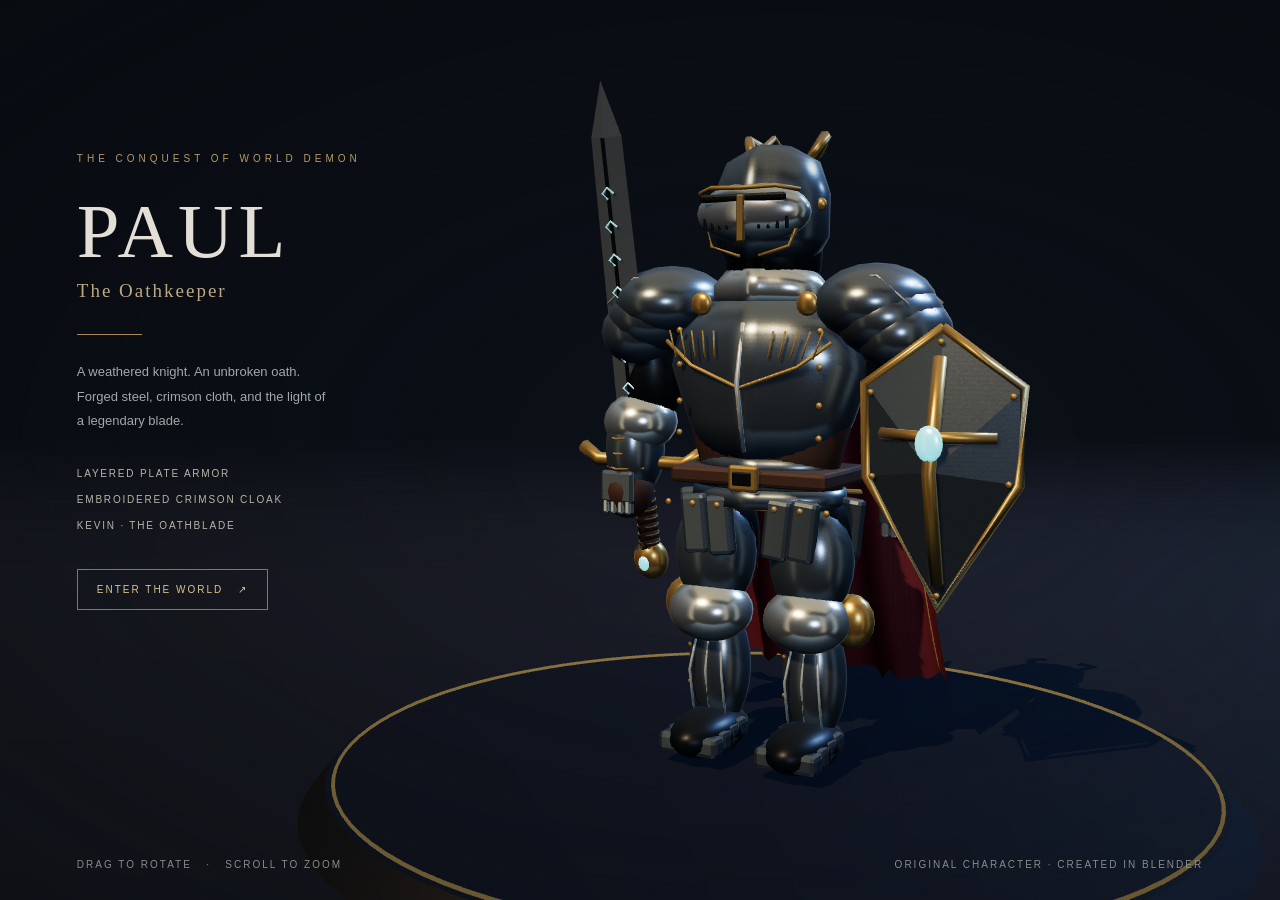
==== hero-preview.html @ b3159f6c "Publish updated game" ====
<!doctype html>
<html lang="en">
<head>
<meta charset="utf-8"><meta name="viewport" content="width=device-width,initial-scale=1">
<title>Paul · Oathkeeper Armor</title>
<style>
*{box-sizing:border-box}html,body{margin:0;height:100%;overflow:hidden;background:#0b0e13;color:#e3dfd6;font-family:Georgia,serif}canvas{display:block;width:100%;height:100%;touch-action:none}.copy{position:absolute;left:6vw;top:17vh;width:310px;pointer-events:none}.eyebrow{font:10px Arial,sans-serif;letter-spacing:4px;color:#b69b67}h1{font-size:clamp(46px,6vw,86px);font-weight:normal;letter-spacing:5px;margin:24px 0 4px}h2{font-size:19px;font-weight:normal;color:#bca984;letter-spacing:2px;margin:0 0 32px}.rule{width:65px;height:1px;background:#aa8b55;margin-bottom:25px}.copy p{font:13px/1.9 Arial,sans-serif;color:#9eaaa9;max-width:250px}.details{margin-top:27px;font:10px/2.6 Arial,sans-serif;color:#b9b5a9;letter-spacing:1.8px}a{pointer-events:auto;display:inline-block;color:#d9c393;border:1px solid #8b764d;padding:14px 19px;text-decoration:none;font:10px Arial,sans-serif;letter-spacing:2px;margin-top:30px}a:hover{background:#b39c6833}footer{position:absolute;bottom:30px;left:6vw;right:6vw;display:flex;justify-content:space-between;font:10px Arial,sans-serif;letter-spacing:2px;color:#888c8c;pointer-events:none}.vignette{position:absolute;inset:0;pointer-events:none;background:radial-gradient(ellipse at 62% 50%,transparent 25%,#06090d77 100%)}@media(max-width:700px){.copy{left:6vw;top:5vh;width:250px}.copy h1{font-size:42px;margin-top:14px}.copy h2{font-size:14px;margin-bottom:15px}.copy p,.details,.rule{display:none}.copy a{margin-top:5px;padding:10px 15px}footer{font-size:8px;letter-spacing:1px}.brand{display:none}}
</style>
</head>
<body>
<canvas id="portrait" aria-label="Interactive 3D model of Paul in Oathkeeper armor"></canvas><div class="vignette"></div>
<section class="copy"><div class="eyebrow">THE CONQUEST OF WORLD DEMON</div><h1>PAUL</h1><h2>The Oathkeeper</h2><div class="rule"></div><p>A weathered knight. An unbroken oath.<br>Forged steel, crimson cloth, and the light of a legendary blade.</p><div class="details">LAYERED PLATE ARMOR<br>EMBROIDERED CRIMSON CLOAK<br>KEVIN · THE OATHBLADE</div><a href="./">ENTER THE WORLD &nbsp; ↗</a></section>
<footer><span>DRAG TO ROTATE &nbsp; · &nbsp; SCROLL TO ZOOM</span><span class="brand">ORIGINAL CHARACTER · CREATED IN BLENDER</span></footer>
<script src="vendor/three.min.js"></script><script src="assets/characters/paul-hero.js"></script><script src="hero-visuals.js"></script>
<script>
'use strict';
const canvas=document.getElementById('portrait'),scene=new THREE.Scene();scene.background=new THREE.Color(0x0b0f16);scene.fog=new THREE.Fog(0x0b0f16,8,22);
const renderer=new THREE.WebGLRenderer({canvas,antialias:true});renderer.setPixelRatio(Math.min(devicePixelRatio,1.75));renderer.shadowMap.enabled=true;renderer.shadowMap.type=THREE.PCFSoftShadowMap;renderer.outputColorSpace=THREE.SRGBColorSpace;renderer.toneMapping=THREE.ACESFilmicToneMapping;renderer.toneMappingExposure=1.05;
const camera=new THREE.PerspectiveCamera(35,innerWidth/innerHeight,.1,40);
scene.add(new THREE.HemisphereLight(0xb7c5da,0x18151a,1.1));
function studioLight(color,power,x,y,z,size){const light=new THREE.DirectionalLight(color,power);light.position.set(x,y,z);scene.add(light);if(size){light.castShadow=true;light.shadow.mapSize.set(2048,2048);Object.assign(light.shadow.camera,{left:-3,right:3,top:4,bottom:-2,near:.1,far:18});light.shadow.normalBias=.01;light.shadow.bias=-.0001;}}
studioLight(0xffd5a1,3.2,-3,5,4,true);studioLight(0x8dbdff,2.8,3,3,-2);studioLight(0xdae7ff,.8,1,1,5);
const hero=createBlenderHero(scene,renderer);hero.root.rotation.y=Math.PI-.45;hero.weapon.position.set(.56,1,0);hero.weapon.rotation.x=-.2;hero.body.add(hero.weapon);
const plinth=new THREE.Mesh(new THREE.CylinderGeometry(1.7,1.8,.12,96),new THREE.MeshStandardMaterial({color:0x1a2029,roughness:.64,metalness:.3}));plinth.position.y=-.07;plinth.receiveShadow=true;scene.add(plinth);
const floor=new THREE.Mesh(new THREE.PlaneGeometry(100,100),new THREE.MeshStandardMaterial({color:0x0d121a,roughness:.8}));floor.rotation.x=-Math.PI/2;floor.position.y=-.135;floor.receiveShadow=true;scene.add(floor);
const halo=new THREE.Mesh(new THREE.TorusGeometry(1.67,.007,6,100),new THREE.MeshBasicMaterial({color:0x857044}));halo.rotation.x=Math.PI/2;halo.position.y=-.003;scene.add(halo);
let drag=null,distance=5.5,tilt=.1;
canvas.addEventListener('pointerdown',e=>{drag={x:e.clientX,y:e.clientY};canvas.setPointerCapture(e.pointerId);});
canvas.addEventListener('pointermove',e=>{if(!drag)return;hero.root.rotation.y+=(e.clientX-drag.x)*.009;tilt=THREE.MathUtils.clamp(tilt+(e.clientY-drag.y)*.002,-.15,.6);drag={x:e.clientX,y:e.clientY};});
canvas.addEventListener('pointerup',()=>drag=null);canvas.addEventListener('pointercancel',()=>drag=null);
canvas.addEventListener('wheel',e=>{e.preventDefault();distance=THREE.MathUtils.clamp(distance+e.deltaY*.004,3.6,7.5);},{passive:false});
function resize(){renderer.setSize(innerWidth,innerHeight);camera.aspect=innerWidth/innerHeight;camera.updateProjectionMatrix();}addEventListener('resize',resize);resize();
function frame(now){const mobile=innerWidth<700;camera.position.set(0,1.55+tilt*2,distance*(mobile?1.65:1));camera.lookAt(mobile?0:-.5,mobile?1.65:1.2,0);animateHeroDetails(hero,now/1000,false,false,false);renderer.render(scene,camera);requestAnimationFrame(frame);}requestAnimationFrame(frame);
</script>
</body>
</html>
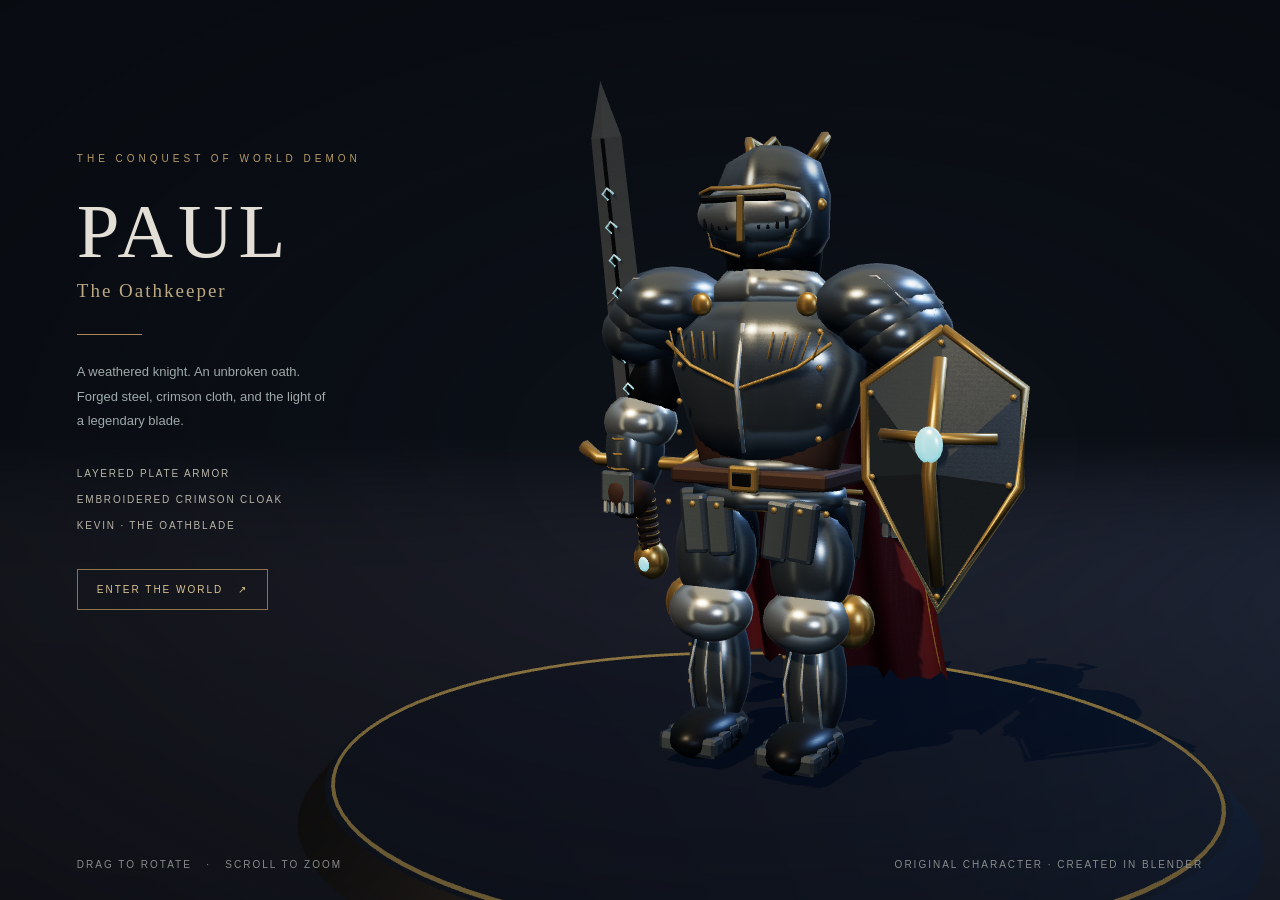
==== commit b4525bd4: "Publish updated game" ====
--- a/hero-preview.html
+++ b/hero-preview.html
@@ -11,7 +11,7 @@
 <canvas id="portrait" aria-label="Interactive 3D model of Paul in Oathkeeper armor"></canvas><div class="vignette"></div>
 <section class="copy"><div class="eyebrow">THE CONQUEST OF WORLD DEMON</div><h1>PAUL</h1><h2>The Oathkeeper</h2><div class="rule"></div><p>A weathered knight. An unbroken oath.<br>Forged steel, crimson cloth, and the light of a legendary blade.</p><div class="details">LAYERED PLATE ARMOR<br>EMBROIDERED CRIMSON CLOAK<br>KEVIN · THE OATHBLADE</div><a href="./">ENTER THE WORLD &nbsp; ↗</a></section>
 <footer><span>DRAG TO ROTATE &nbsp; · &nbsp; SCROLL TO ZOOM</span><span class="brand">ORIGINAL CHARACTER · CREATED IN BLENDER</span></footer>
-<script src="vendor/three.min.js"></script><script src="assets/characters/paul-hero.js"></script><script src="hero-visuals.js"></script>
+<script src="vendor/three.min.js"></script><script src="assets/characters/paul-hero.js?v=oathkeeper-1"></script><script src="hero-visuals.js?v=oathkeeper-1"></script>
 <script>
 'use strict';
 const canvas=document.getElementById('portrait'),scene=new THREE.Scene();scene.background=new THREE.Color(0x0b0f16);scene.fog=new THREE.Fog(0x0b0f16,8,22);
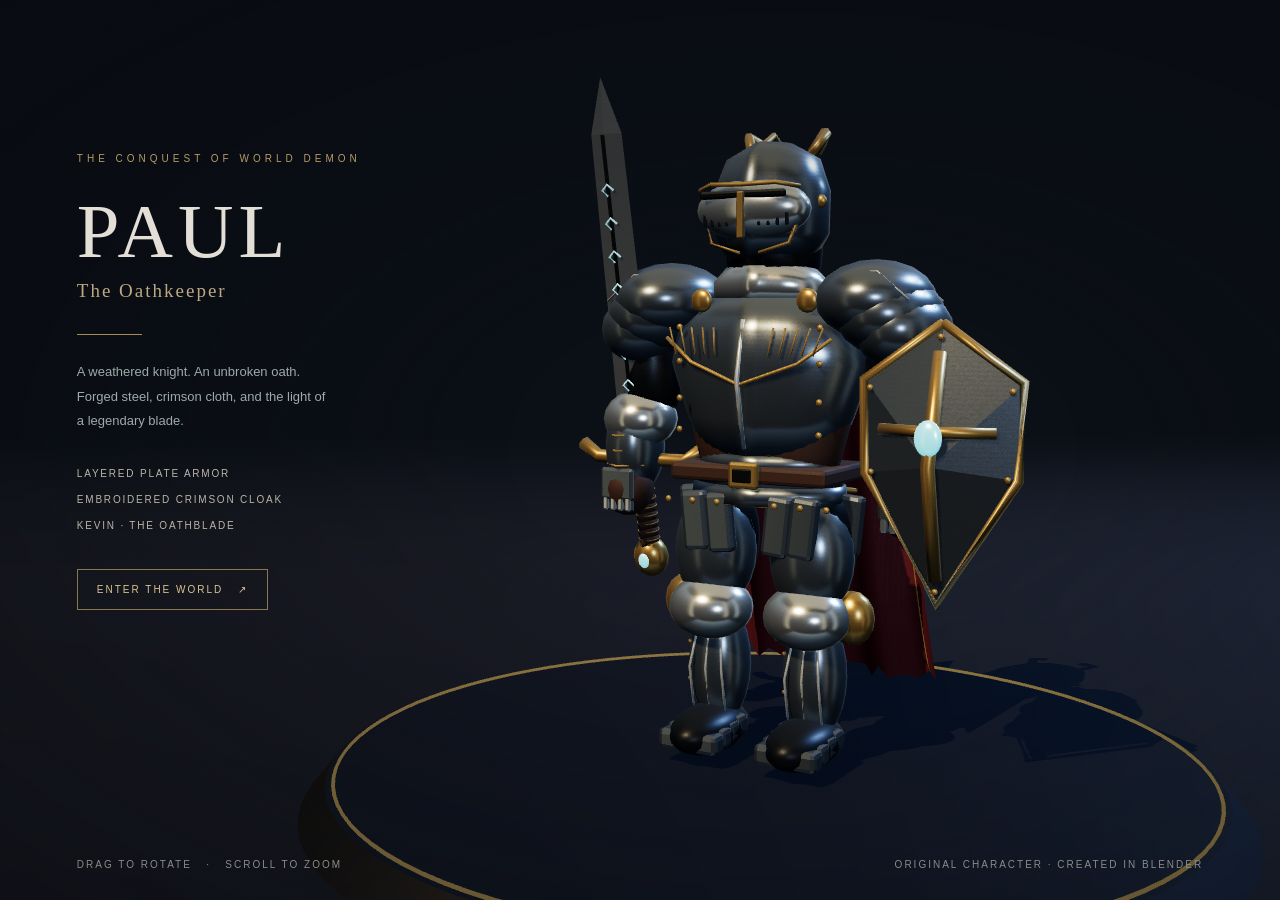
==== commit 8ef99caf: "Publish updated game" ====
--- a/hero-preview.html
+++ b/hero-preview.html
@@ -3,6 +3,7 @@
 <head>
 <meta charset="utf-8"><meta name="viewport" content="width=device-width,initial-scale=1">
 <title>Paul · Oathkeeper Armor</title>
+<link rel="icon" href="data:image/svg+xml,%3Csvg xmlns='http://www.w3.org/2000/svg' viewBox='0 0 32 32'%3E%3Crect width='32' height='32' rx='6' fill='%2310151e'/%3E%3Cpath d='M16 4l3 5-2 13h-2L13 9zm-7 16h14v2H9zm6 2h2v6h-2z' fill='%23c4a469'/%3E%3C/svg%3E">
 <style>
 *{box-sizing:border-box}html,body{margin:0;height:100%;overflow:hidden;background:#0b0e13;color:#e3dfd6;font-family:Georgia,serif}canvas{display:block;width:100%;height:100%;touch-action:none}.copy{position:absolute;left:6vw;top:17vh;width:310px;pointer-events:none}.eyebrow{font:10px Arial,sans-serif;letter-spacing:4px;color:#b69b67}h1{font-size:clamp(46px,6vw,86px);font-weight:normal;letter-spacing:5px;margin:24px 0 4px}h2{font-size:19px;font-weight:normal;color:#bca984;letter-spacing:2px;margin:0 0 32px}.rule{width:65px;height:1px;background:#aa8b55;margin-bottom:25px}.copy p{font:13px/1.9 Arial,sans-serif;color:#9eaaa9;max-width:250px}.details{margin-top:27px;font:10px/2.6 Arial,sans-serif;color:#b9b5a9;letter-spacing:1.8px}a{pointer-events:auto;display:inline-block;color:#d9c393;border:1px solid #8b764d;padding:14px 19px;text-decoration:none;font:10px Arial,sans-serif;letter-spacing:2px;margin-top:30px}a:hover{background:#b39c6833}footer{position:absolute;bottom:30px;left:6vw;right:6vw;display:flex;justify-content:space-between;font:10px Arial,sans-serif;letter-spacing:2px;color:#888c8c;pointer-events:none}.vignette{position:absolute;inset:0;pointer-events:none;background:radial-gradient(ellipse at 62% 50%,transparent 25%,#06090d77 100%)}@media(max-width:700px){.copy{left:6vw;top:5vh;width:250px}.copy h1{font-size:42px;margin-top:14px}.copy h2{font-size:14px;margin-bottom:15px}.copy p,.details,.rule{display:none}.copy a{margin-top:5px;padding:10px 15px}footer{font-size:8px;letter-spacing:1px}.brand{display:none}}
 </style>
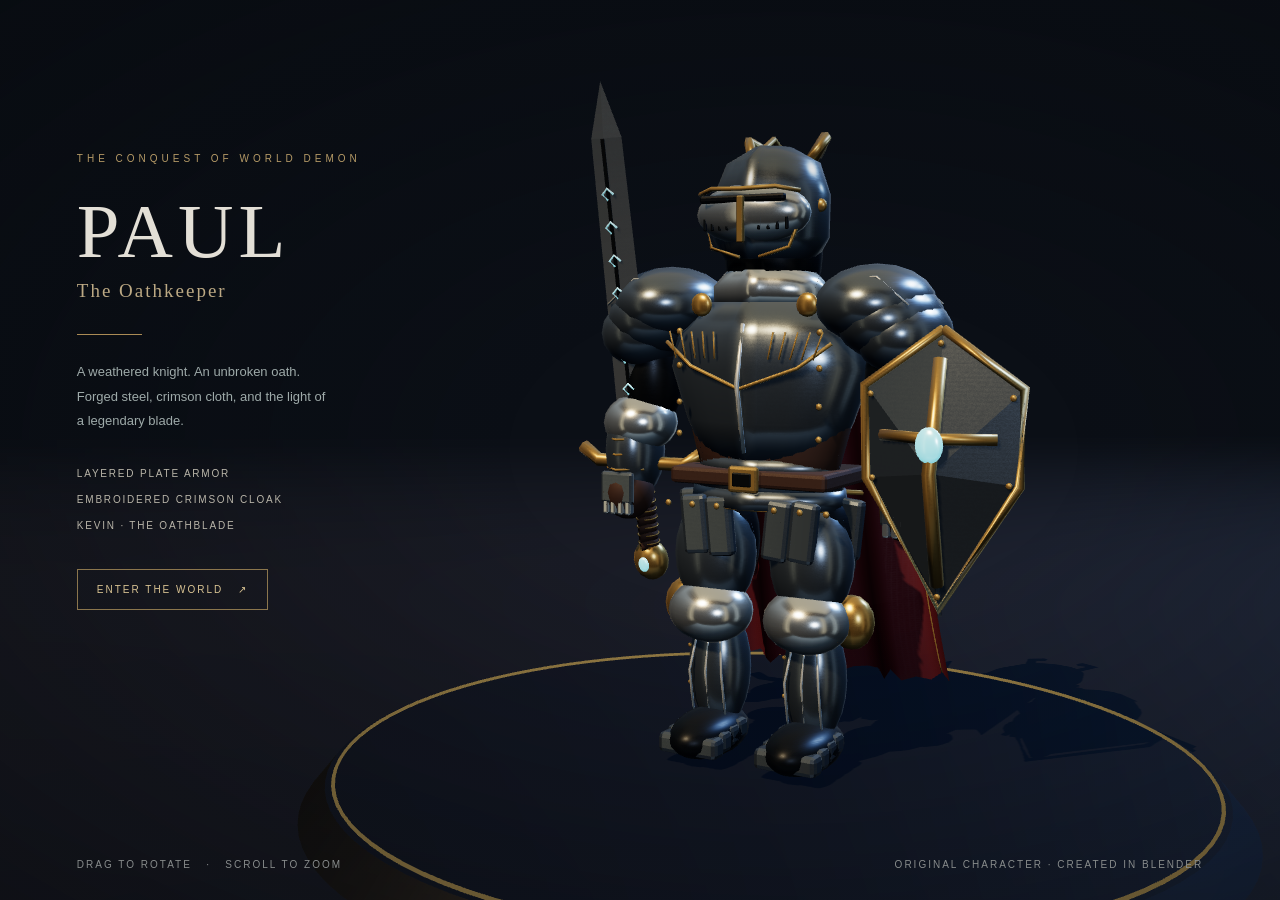
==== commit a8d29ecd: "Publish updated game" ====
--- a/hero-preview.html
+++ b/hero-preview.html
@@ -10,7 +10,7 @@
 </head>
 <body>
 <canvas id="portrait" aria-label="Interactive 3D model of Paul in Oathkeeper armor"></canvas><div class="vignette"></div>
-<section class="copy"><div class="eyebrow">THE CONQUEST OF WORLD DEMON</div><h1>PAUL</h1><h2>The Oathkeeper</h2><div class="rule"></div><p>A weathered knight. An unbroken oath.<br>Forged steel, crimson cloth, and the light of a legendary blade.</p><div class="details">LAYERED PLATE ARMOR<br>EMBROIDERED CRIMSON CLOAK<br>KEVIN · THE OATHBLADE</div><a href="./">ENTER THE WORLD &nbsp; ↗</a></section>
+<section class="copy"><div class="eyebrow">THE CONQUEST OF WORLD DEMON</div><h1>PAUL</h1><h2>The Oathkeeper</h2><div class="rule"></div><p>A weathered knight. An unbroken oath.<br>Forged steel, crimson cloth, and the light of a legendary blade.</p><div class="details">LAYERED PLATE ARMOR<br>EMBROIDERED CRIMSON CLOAK<br>KEVIN · THE OATHBLADE</div><a href="./?v=world-blender-1">ENTER THE WORLD &nbsp; ↗</a></section>
 <footer><span>DRAG TO ROTATE &nbsp; · &nbsp; SCROLL TO ZOOM</span><span class="brand">ORIGINAL CHARACTER · CREATED IN BLENDER</span></footer>
 <script src="vendor/three.min.js"></script><script src="assets/characters/paul-hero.js?v=oathkeeper-1"></script><script src="hero-visuals.js?v=oathkeeper-1"></script>
 <script>
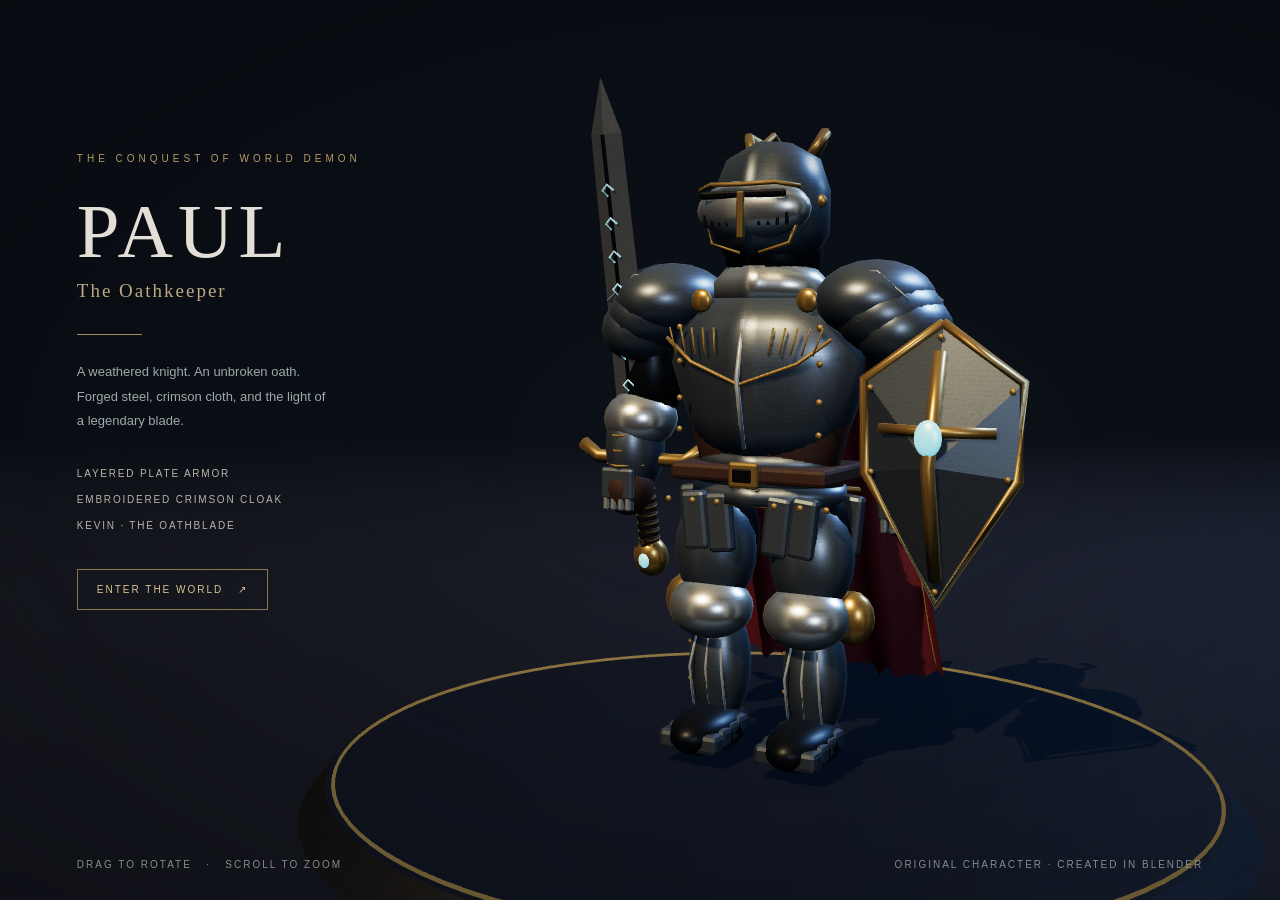
==== commit 1e57df9b: "Publish updated game" ====
--- a/hero-preview.html
+++ b/hero-preview.html
@@ -10,9 +10,9 @@
 </head>
 <body>
 <canvas id="portrait" aria-label="Interactive 3D model of Paul in Oathkeeper armor"></canvas><div class="vignette"></div>
-<section class="copy"><div class="eyebrow">THE CONQUEST OF WORLD DEMON</div><h1>PAUL</h1><h2>The Oathkeeper</h2><div class="rule"></div><p>A weathered knight. An unbroken oath.<br>Forged steel, crimson cloth, and the light of a legendary blade.</p><div class="details">LAYERED PLATE ARMOR<br>EMBROIDERED CRIMSON CLOAK<br>KEVIN · THE OATHBLADE</div><a href="./?v=world-blender-1">ENTER THE WORLD &nbsp; ↗</a></section>
+<section class="copy"><div class="eyebrow">THE CONQUEST OF WORLD DEMON</div><h1>PAUL</h1><h2>The Oathkeeper</h2><div class="rule"></div><p>A weathered knight. An unbroken oath.<br>Forged steel, crimson cloth, and the light of a legendary blade.</p><div class="details">LAYERED PLATE ARMOR<br>EMBROIDERED CRIMSON CLOAK<br>KEVIN · THE OATHBLADE</div><a href="./?v=souls-1">ENTER THE WORLD &nbsp; ↗</a></section>
 <footer><span>DRAG TO ROTATE &nbsp; · &nbsp; SCROLL TO ZOOM</span><span class="brand">ORIGINAL CHARACTER · CREATED IN BLENDER</span></footer>
-<script src="vendor/three.min.js"></script><script src="assets/characters/paul-hero.js?v=oathkeeper-1"></script><script src="hero-visuals.js?v=oathkeeper-1"></script>
+<script src="vendor/three.min.js"></script><script src="assets/characters/paul-hero.js?v=oathkeeper-1"></script><script src="hero-visuals.js?v=souls-1"></script>
 <script>
 'use strict';
 const canvas=document.getElementById('portrait'),scene=new THREE.Scene();scene.background=new THREE.Color(0x0b0f16);scene.fog=new THREE.Fog(0x0b0f16,8,22);
